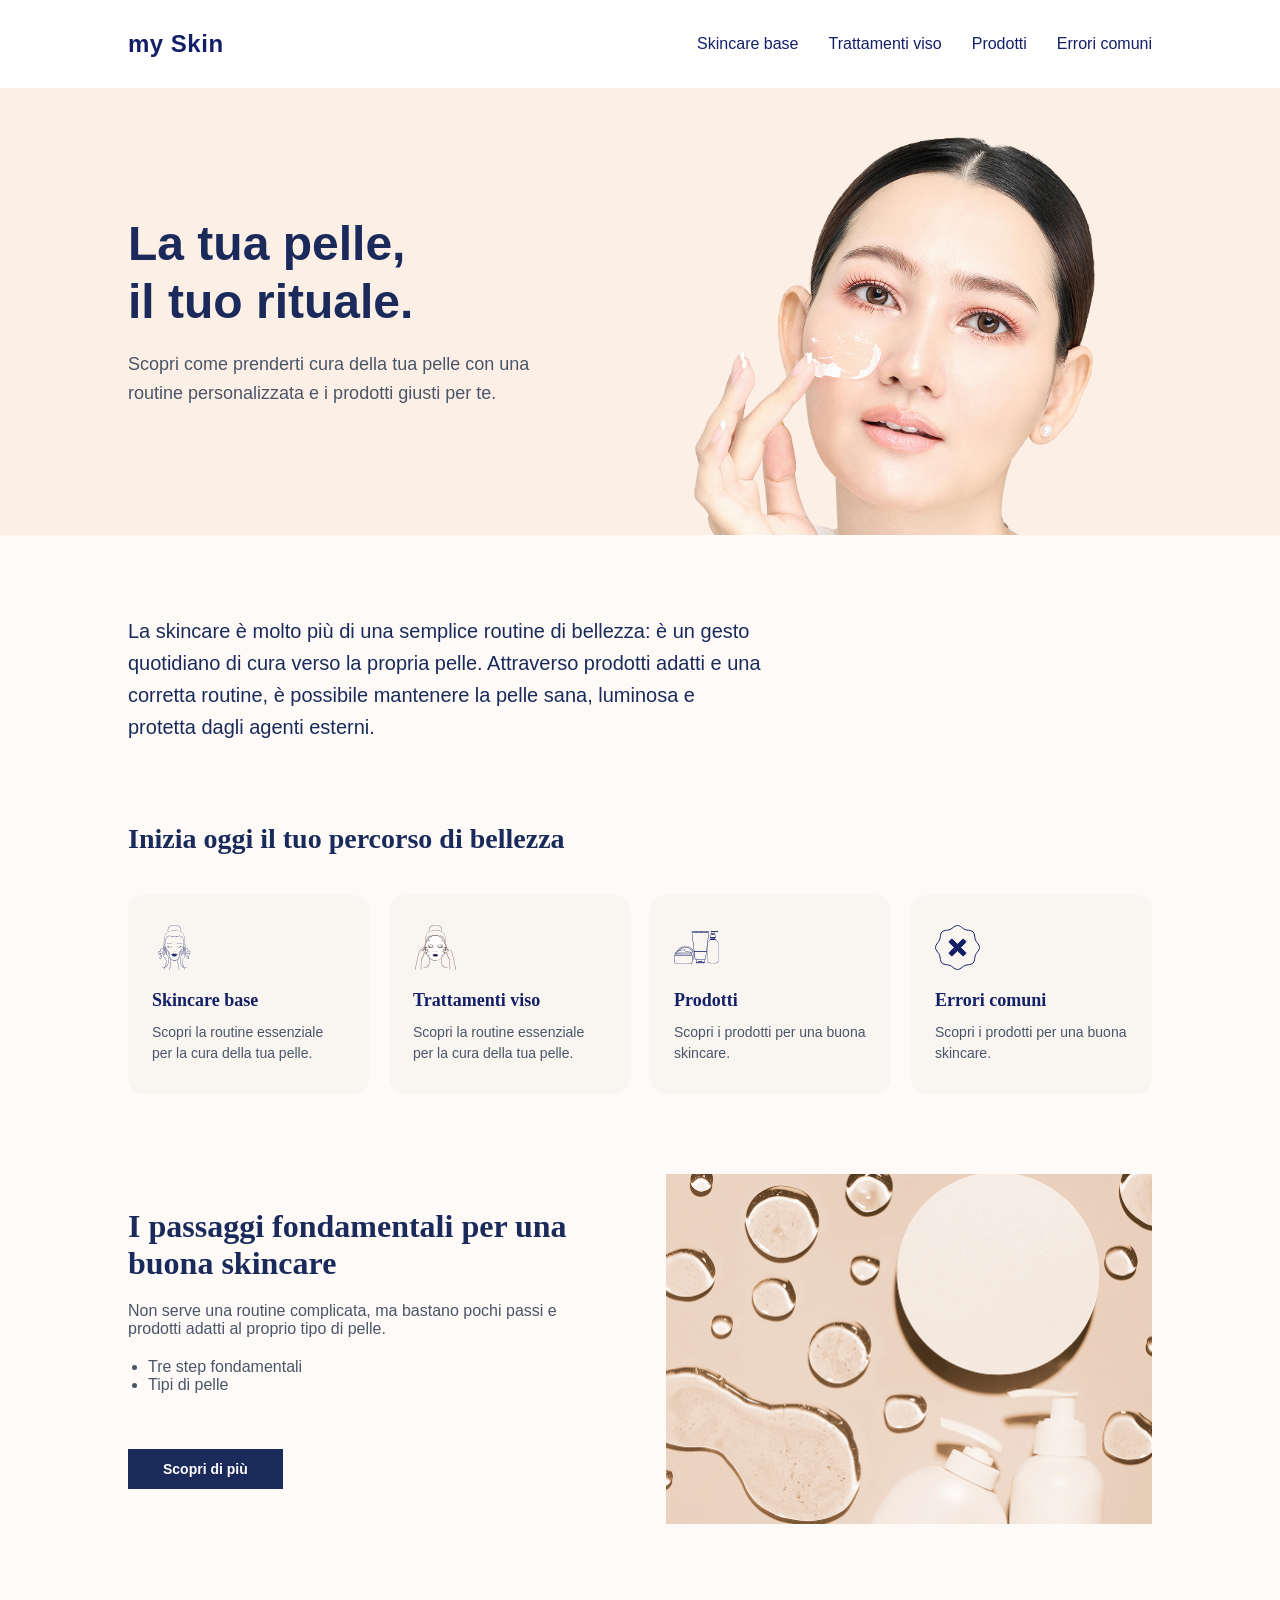
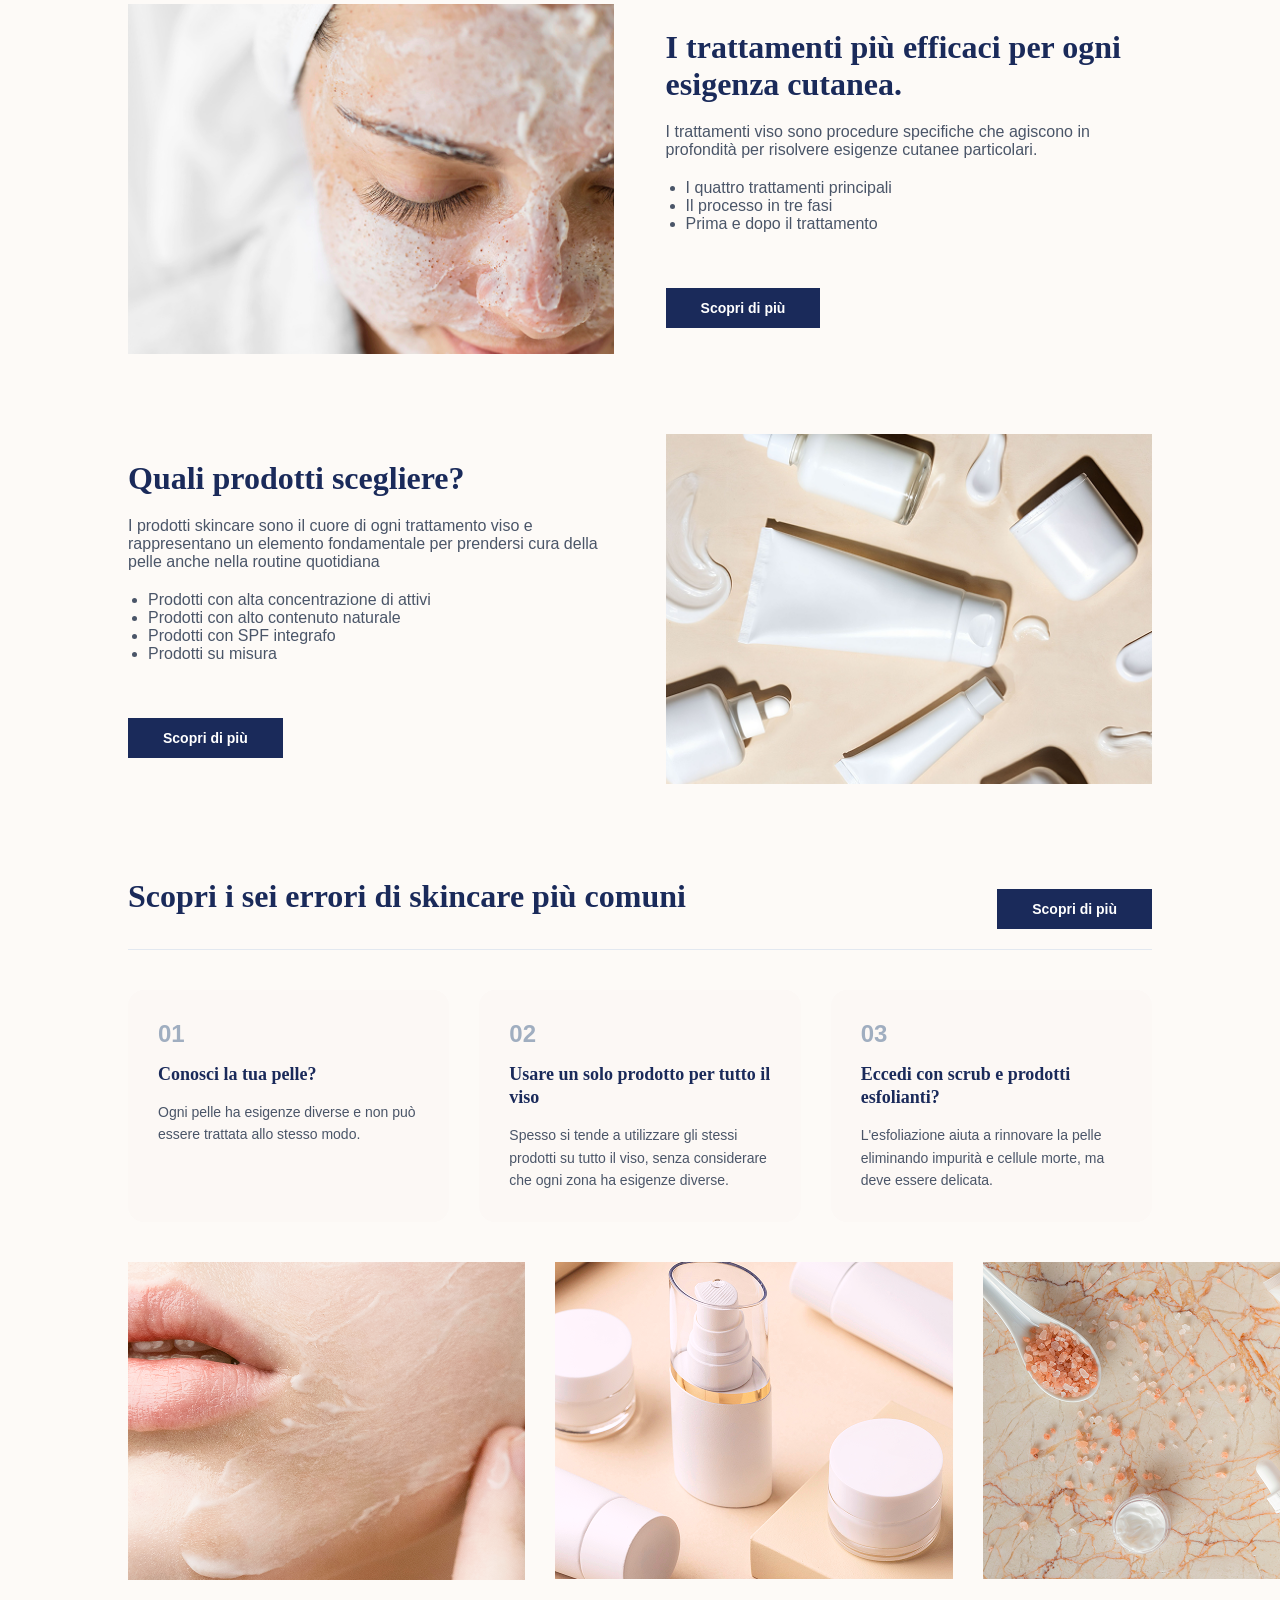
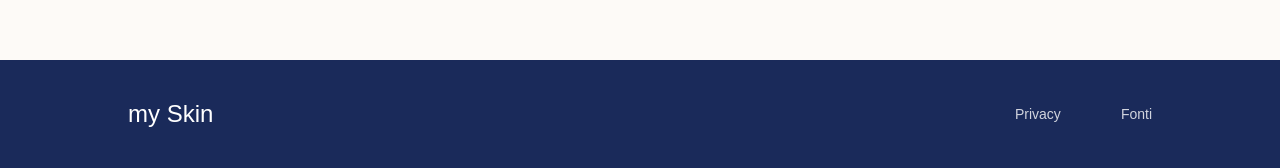
==== index.html @ aa0e8924 "Initial commit" ====
<!DOCTYPE html>
<html lang="it">
<head>
    <meta charset="UTF-8">
    <meta name="viewport" content="width=device-width, initial-scale=1.0">
    <title>my Skin</title>
    <link rel="stylesheet" href="style.css">

</head>
<body>
    <nav>
        <div class="nomesito"> 
            <a href="index.html">my Skin</a> 
        </div> 
        <div class="nav-links">
            <a href="skincarebase.html">Skincare base</a>
            <a href="trattamentiviso.html">Trattamenti viso</a>
            <a href="prodotti.html">Prodotti</a>
            <a href="erroricomuni.html">Errori comuni</a>
        </div> 
    </nav>
    
    <main>
        <!-- 1. HERO SECTION -->
        <section class="hero">
            <div class="hero-text">
                <h1>La tua pelle,<br>il tuo rituale.</h1>
                <h4>Scopri come prenderti cura della tua pelle con una routine personalizzata e i prodotti giusti per te.</h4>
            </div>
            <img src="pexels-monirathnak-30797181 2.png" class="img" alt="Rituale skincare">
        </section>

        <!-- 2. INTRO SECTION -->
        <section class="intro">
            <p>La skincare è molto più di una semplice routine di bellezza: è un gesto quotidiano di cura verso la propria pelle. Attraverso prodotti adatti e una corretta routine, è possibile mantenere la pelle sana, luminosa e protetta dagli agenti esterni.</p>
        </section>


<section class="cardhome">
    <h2>Inizia oggi il tuo percorso di bellezza</h2>
    
    <div class="card-container">
        <a href="skincarebase.html" class="card1">
            <div class="card-icon">
                <img src="1.svg" alt="Icona Skincare Base">
            </div> 
            <div class="card-text">
                <h3>Skincare base</h3>
                <p>Scopri la routine essenziale per la cura della tua pelle.</p>
            </div>
        </a>

        <a href="trattamentiviso.html" class="card1">
            <div class="card-icon">
                <img src="2.svg" alt="Icona Trattamenti Viso">
            </div>
            <div class="card-text">
                <h3>Trattamenti viso</h3>
                <p>Scopri la routine essenziale per la cura della tua pelle.</p>
            </div>
        </a>

        <a href="prodotti.html" class="card1">
            <div class="card-icon">
                <img src="3.svg" alt="Icona Prodotti">
            </div>
            <div class="card-text">
                <h3>Prodotti</h3>
                <p>Scopri i prodotti per una buona skincare.</p>
            </div>
        </a>

        <a href="erroricomuni.html" class="card1">
            <div class="card-icon">
                <img src="4.svg" alt="Icona Errori Comuni">
            </div>
            <div class="card-text">
                <h3>Errori comuni</h3>
                <p>Scopri i prodotti per una buona skincare.</p>
            </div>
        </a>
    </div>
</section>

        <!-- 4. SEZIONE HOME 1 (Passaggi fondamentali) -->
        <section class="home home-top">
            <div class="toplist">
                <h2>I passaggi fondamentali per una buona skincare</h2>
                <p>Non serve una routine complicata, ma bastano pochi passi e prodotti adatti al proprio tipo di pelle.</p>
                <ul class="itinerary-list">
                    <li>Tre step fondamentali</li>
                    <li>Tipi di pelle</li>
                </ul>
                <a href="skincarebase.html"><button class="button">Scopri di più</button></a>
            </div>
            <img src="img1.png" class="img" alt="Dettaglio prodotti skincare">
        </section>

        <!-- 5. SEZIONE HOME 2 (Trattamenti) -->
        <section class="home">
            <img src="img2.png" class="img" alt="Trattamento viso crema">
            
            <div class="toplist">
                <h2>I trattamenti più efficaci per ogni esigenza cutanea.</h2>
                <p>I trattamenti viso sono procedure specifiche che agiscono in profondità per risolvere esigenze cutanee particolari.</p>
                <ul class="itinerary-list">
                    <li>I quattro trattamenti principali</li>
                    <li>Il processo in tre fasi</li>
                    <li>Prima e dopo il trattamento</li>
                </ul>
                <a href="trattamentiviso.html"><button class="button">Scopri di più</button></a>
            </div>
        </section>

        <!-- 6. SEZIONE HOME 3 (Prodotti) -->
        <section class="home">
            <div class="toplist">
                <h2>Quali prodotti scegliere?</h2>
                <p>I prodotti skincare sono il cuore di ogni trattamento viso e rappresentano un elemento fondamentale per prendersi cura della pelle anche nella routine quotidiana</p>
                <ul class="itinerary-list">
                    <li>Prodotti con alta concentrazione di attivi</li>
                    <li>Prodotti con alto contenuto naturale</li>
                    <li>Prodotti con SPF integrafo</li>
                    <li>Prodotti su misura</li>
                </ul>
                <a href="prodotti.html"><button class="button">Scopri di più</button></a>
            </div>
            <img src="img3.png" class="img" alt="Flaconi e sieri skincare">
        </section>

        <!-- 7. SEZIONE STORIAHOME -->
        <section class="storiahome">
            <div class="header-storia">
                <h2>Scopri i sei errori di skincare più comuni</h2>
                <a href="erroricomuni.html"><button class="button">Scopri di più</button></a>
            </div>

            <div class="card-container-numerati">
                <div class="card-storia">
                    <span class="numero">01</span>
                    <h3>Conosci la tua pelle?</h3>
                    <p>Ogni pelle ha esigenze diverse e non può essere trattata allo stesso modo.</p>
                </div>
                <div class="card-storia">
                    <span class="numero">02</span>
                    <h3>Usare un solo prodotto per tutto il viso</h3>
                    <p>Spesso si tende a utilizzare gli stessi prodotti su tutto il viso, senza considerare che ogni zona ha esigenze diverse.</p>
                </div>
                <div class="card-storia">
                    <span class="numero">03</span>
                    <h3>Eccedi con scrub e prodotti esfolianti?</h3>
                    <p>L'esfoliazione aiuta a rinnovare la pelle eliminando impurità e cellule morte, ma deve essere delicata.</p>
                </div>
            </div>

            <div class="card-container-numerati">
                <img src="5.png" class="imgfinale" alt="Applicazione crema">
                <img src="6.png" class="imgfinale" alt="Flacone siero">
                <img src="7.png" class="imgfinale" alt="Sali e cucchiaio">
            </div>
        </section>

        <footer>
            <div class="logo">
                <a href="index.html">my Skin</a>
            </div>
            <div class="nav-links">
                <a href="#">Privacy</a>
                <a href="#">Fonti</a>
            </div>
        </footer>
    </main>
</body>
</html>
---- style.css ----
* {
    margin: 0;
    padding: 0;
    box-sizing: border-box;
}

@font-face {
    font-family: 'Chetta Vissto';
    src: url('chettavissto.ttf') format('truetype');
    font-weight: normal;
    font-style: normal;
}

body {
    font-family: 'DM Sans', sans-serif;
    background-color: #fdfaf7; 
}


h1, h2, h3 {
    font-family: 'Inter',serif;
}


.nomesito a, 
.logo a,
.hero-text h1 {
    font-family: 'Chetta Vissto', sans-serif !important;
}

/* ==========================================================================
   NAVBAR
   ========================================================================== */
nav {
    display: flex;
    justify-content: space-between; 
    align-items: center;            
    padding: 30px 10%;              
    background-color: #ffffff;      
}

.nomesito a {
    font-size: 24px;
    font-weight: 700;
    color: #131F67;                
    text-decoration: none;
    letter-spacing: 0.5px;
}

.nav-links {
    display: flex;
    gap: 30px;                      
}

.nav-links a {
    font-size: 16px;
    color: #131F67;                 
    text-decoration: none;
    font-family: 'DM Sans', sans-serif;
    font-weight: 500;
    transition: color 0.3s ease;
}

.nav-links a:hover {
    color: #c48b71;                 
}
/* --- PAGINA ATTIVA NELLA NAVBAR --- */
.nav-links a.active {
    color: #ab775f;            /* Colore pesca/marrone caldo coerente con il tuo brand */
    font-weight: 700;          /* Rende il testo più spesso (bold) per dare enfasi */
    border-bottom: 2px solid #c48b71; /* Opzionale: aggiunge una linea sottile sotto la voce attiva */
    padding-bottom: 4px;       /* Spazio tra il testo e la linea sotto */
}
/* ==========================================================================
   STRUTTURA MAIN E SEZIONI (Layout per Desktop)
   ========================================================================== */
main {
    display: block;
}

/* Spaziatura standard per tutte le sezioni principali */
.hero, .intro, .cardhome, .home, .storiahome, .tipi-pelle-sezione {
    padding-left: 10%;
    padding-right: 10%;
    margin-bottom: 80px;
}

/* --- 1. HERO SECTION --- */
.hero {
    display: flex;
    background-color: #fcefe6; 
    align-items: center;
    padding-top: 0px;
    padding-bottom: 0px;
    gap: 5%;
}

.hero-text {
    flex: 1;
}

.hero-text h1 {
    font-size: 48px;
    color: #1a2a5a;
    line-height: 1.2;
    margin-bottom: 20px;
}

.hero-text h4 {
    font-size: 18px;
    font-family: 'DM Sans', sans-serif;
    font-weight: 400;
    color: #4a5568;
    line-height: 1.6;
}

.hero .img {
    flex: 1;
    max-width: 50%;
    height: auto;
    object-fit: cover;
}


.intro {
    max-width: 70%; 
}

.intro p {
    font-size: 20px;
    line-height: 1.6;
    color: #1a2a5a;
}


.cardhome h2 {
    color: #1a2a5a;
    font-size: 28px;
    margin-bottom: 40px;
}

.card-container {
    display: grid;
    grid-template-columns: repeat(4, 1fr);
    gap: 20px;
}

.card1 
 {
    background-color: #f9f5f0; 
    padding: 30px 24px;       
    border-radius: 16px;      
    display: flex;
    flex-direction: column;
    align-items: flex-start;  
    text-align: left;
    text-decoration: none; 
    transition: transform 0.2s ease, background-color 0.2s ease; 
}

.card1:hover, .card-pelle
 {
    background-color: #f5ede4; 
    transform: translateY(-4px); 
}

.card-icon {
    margin-bottom: 20px;      
    display: flex;
}

.card-icon img {
    width: 45px;              
    height: 45px;
    object-fit: contain;
}

.card-text {
    display: flex;
    flex-direction: column;
    gap: 10px;                
    width: 100%;
}

.card1 h3 {
    font-size: 18px;
    color: #131F67;           
    font-weight: 700;
    line-height: 1.2;
    margin: 0;                
}

.card1 p {
    font-size: 14px;
    color: #4a5568;           
    line-height: 1.5;
    margin: 0;
}

.home {
    display: flex;
    gap: 5%;
    align-items: center;
}

.toplist {
    flex: 1;
}

.toplist h2 {
    font-size: 32px;
    color: #1a2a5a;
    margin-bottom: 20px;
}

.toplist p {
    font-size: 16px;
    color: #4a5568;
    margin-bottom: 20px;
}

.img {
    flex: 1;
    width: 50%;
    height: 350px;
    display: block;
    object-fit: cover;
}

/* --- 4B. NUOVA SEZIONE AUTONOMA TIPI DI PELLE (Sotto l'immagine) --- */
.tipi-pelle-sezione {
    width: 100%;
    clear: both;
}

.tipi-pelle-grid {
    display: grid;
    grid-template-columns: repeat(3, 1fr); 
    gap: 20px;
    width: 100%;
}

.card-pelle {
    background-color: #f9f5f0; 
    padding: 25px 20px;
    border-radius: 12px;
    display: flex;
    flex-direction: column;
    gap: 8px;
    text-align: left;
}

.num-pelle {
    font-size: 20px;
    font-weight: 700;
    color: #a0aec0; 
}

.pelle-link {
    font-size: 15px;
    font-weight: 700;
    color: #131F67;
    text-decoration: underline; 
    line-height: 1.3;
}

.pelle-link:hover {
    color: #c48b71;
}

.card-pelle p {
    font-size: 13px;
    color: #718096;
    margin: 0 !important;
    line-height: 1.4;
}

/* --- BOTTONI GENERALI --- */
.button {
    display: inline-block;
    background-color: #1a2a5a;
    color: #ffffff;
    border: none;
    padding: 12px 35px;
    text-decoration: none;
    font-size: 14px;
    font-weight: bold;
    font-family: 'DM Sans', sans-serif;
    cursor: pointer;
    transition: background-color 0.3s ease;
    margin-top: 25px; 
}

.button:hover {
    background-color: #c48b71;
}
.itinerary-list {
    list-style-type: initial;
    padding-left: 20px;
    margin-bottom: 30px; /* Aumentato da 20px a 30px per spingere il bottone ancora più giù */
    color: #4a5568;
}
/* --- 5. SEZIONE STORIAHOME / STEP --- */
.header-storia {
    display: flex;
    justify-content: space-between;
    align-items: center;
    border-bottom: 1px solid #e2e8f0; 
    padding-bottom: 20px;
    margin-bottom: 40px;
}

.header-storia h2 {
    font-size: 32px;
    color: #1a2a5a;
    max-width: 60%;
}

.header-storia-centrato {
    display: flex;
    justify-content: center;
    text-align: center;
    margin-bottom: 40px;
}

.header-storia-centrato h2 {
    font-size: 32px;
    color: #1a2a5a;
    max-width: 100%;
}

.card-container-numerati {
    display: grid;
    grid-template-columns: repeat(3, 1fr);
    gap: 30px;
    margin-bottom: 40px;
}

.card-storia {
    background-color: #fcf8f5;
    padding: 30px;
    border-radius: 16px;
    display: flex;
    flex-direction: column;
    gap: 15px;
}

.numero {
    font-size: 24px;
    color: #a0aec0;
    font-family: Arial, sans-serif;
    font-weight: bold;
}

.card-storia h3 {
    font-size: 18px;
    color: #1a2a5a;
    line-height: 1.3;
}

.card-storia p {
    font-size: 14px;
    color: #4a5568;
    line-height: 1.6;
}

.icon-sub {
    font-size: 20px;
    margin-left: 5px;
    vertical-align: middle;
}

/* --- FOOTER --- */
footer {
    background-color: #1a2a5a; 
    padding: 40px 10%;
    display: flex;
    justify-content: space-between;
    align-items: center;
}

footer .logo a {
    color: #ffffff;
    font-size: 24px;
    text-decoration: none;
}

footer .nav-links a {
    color: #ffffff;
    text-decoration: none;
    margin-left: 30px;
    font-size: 14px;
    opacity: 0.8;
    transition: opacity 0.3s;
}

footer .nav-links a:hover {
    opacity: 1;
}

body.detail-page {
    background-color: #fcefe7; /* Tonalità rosa cipria chiarissimo dello screenshot */
}


.detail-hero {
    display: flex;
    padding: 60px 10%;
    align-items: center;
    gap: 8%;
}

.detail-hero-img {
    flex: 1;
}

.detail-hero-img img {
    width: 100%;
    max-height: 400px;
    object-fit: cover;
    border-radius: 4px;
}

.detail-hero-text {
    flex: 1.2;
}

.detail-hero-text h1 {
    font-family: 'Chetta Vissto', sans-serif !important;
    font-size: 54px;
    color: #131F67;
    margin-bottom: 25px;
}

.detail-hero-text p {
    font-size: 16px;
    color: #4a5568;
    line-height: 1.7;
    margin-bottom: 20px;
}


.scelte-sezione, .consigli-sezione {
    padding: 0 10%;
    margin-bottom: 60px;
}

.scelte-sezione h2, .consigli-sezione h2 {
    font-family: 'Inter', serif;
    font-size: 28px;
    color: #131F67;
    margin-bottom: 40px;
}


.detail-list {
    list-style-type: initial;
    padding-left: 20px;
    margin-top: 10px;
    display: flex;
    flex-direction: column;
    gap: 8px;
}

.detail-list li {
    font-size: 13px;
    color: #4a5568;
    line-height: 1.4;
}


.texture-gallery {
    padding: 0 10%;
    margin-bottom: 80px;
}

.gallery-grid {
    display: grid;
    grid-template-columns: repeat(3, 1fr);
    gap: 25px;
}

.gallery-grid img {
    width: 100%;
    height: 220px;
    object-fit: cover;
    border-radius: 4px;
}


.next-skin-section {
    padding: 0 10%;
    margin-bottom: 100px;
}

.next-skin-box {
    display: flex;
    background-color: transparent;
    align-items: center;
    gap: 5%;
}

.next-text {
    flex: 1.2;
}

.next-text h2 {
    font-family: 'Chetta Vissto', sans-serif !important;
    font-size: 48px;
    color: #131F67;
    margin-bottom: 20px;
}

.next-text p {
    font-size: 16px;
    color: #4a5568;
    line-height: 1.6;
    margin-bottom: 30px;
}

.next-img {
    flex: 1;
}

.next-img img {
    width: 100%;
    height: 280px;
    object-fit: cover;
    border-radius: 4px;
}


.button-dark {
    display: inline-block;
    background-color: #131F67;
    color: #ffffff;
    border: none;
    padding: 12px 30px;
    text-decoration: none;
    font-size: 13px;
    font-weight: bold;
    font-family: 'DM Sans', sans-serif;
    transition: background-color 0.3s ease;
}

.button-dark:hover {
    background-color: #c48b71;
}


@media screen and (max-width: 768px) {
    .detail-hero {
        flex-direction: column;
        text-align: center;
        padding: 40px 5%;
        gap: 30px;
    }
    
    .detail-hero-text h1 {
        font-size: 40px;
    }

    .scelte-sezione, .consigli-sezione, .texture-gallery, .next-skin-section {
        padding: 0 5%;
        margin-bottom: 50px;
    }

    .gallery-grid {
        grid-template-columns: 1fr;
        gap: 15px;
    }

    .next-skin-box {
        flex-direction: column-reverse;
        text-align: left;
        gap: 30px;
    }
    
    .next-text h2 {
        font-size: 36px;
    }
    .header-storia-centrato {
        text-align: center;
        margin-bottom: 20px;
    }
    .hero, .intro, .cardhome, .home, .storiahome, .tipi-pelle-sezione, nav, footer {
        padding-left: 5%;
        padding-right: 5%;
        margin-bottom: 50px; 
    }

    nav {
        flex-direction: column; 
        gap: 15px;
        padding-top: 20px;
        padding-bottom: 20px;
    }

    .nav-links {
        font-size: 14px;
        gap: 15px;
        flex-wrap: wrap; 
        justify-content: center;
    }

    .hero {
        flex-direction: column; 
        text-align: center;
    }

    .hero .img {
        max-width: 100%;
        margin-top: 20px;
    }

    .hero-text h1 {
        font-size: 32px; 
    }

    .intro {
        max-width: 100%; 
    }

    .intro p {
        font-size: 18px;
    }

    .card-container, .card-container-numerati, .tipi-pelle-grid {
        grid-template-columns: 1fr; 
        gap: 20px;
    }

    .home {
        flex-direction: column; 
        gap: 20px;
    }

    .home:nth-of-type(odd) {
        flex-direction: column-reverse;
    }

    .img {
        width: 100%;
    }

    .header-storia {
        flex-direction: column;
        align-items: flex-start; 
        gap: 15px;
    }

    .header-storia h2 {
        max-width: 100%;
        font-size: 26px;
    }

    footer {
        flex-direction: column;
        gap: 20px;
        text-align: center;
    }

    footer .nav-links a {
        margin: 0 15px; 
    }
    .gallery-grid {
        grid-template-columns: 1fr;
        gap: 15px;
    }

    .gallery-grid img {
        height: auto; 
        max-height: 300px; 
        width: 100%;
    }

    .next-img img {
        height: auto; 
        max-height: 240px;
    }
}
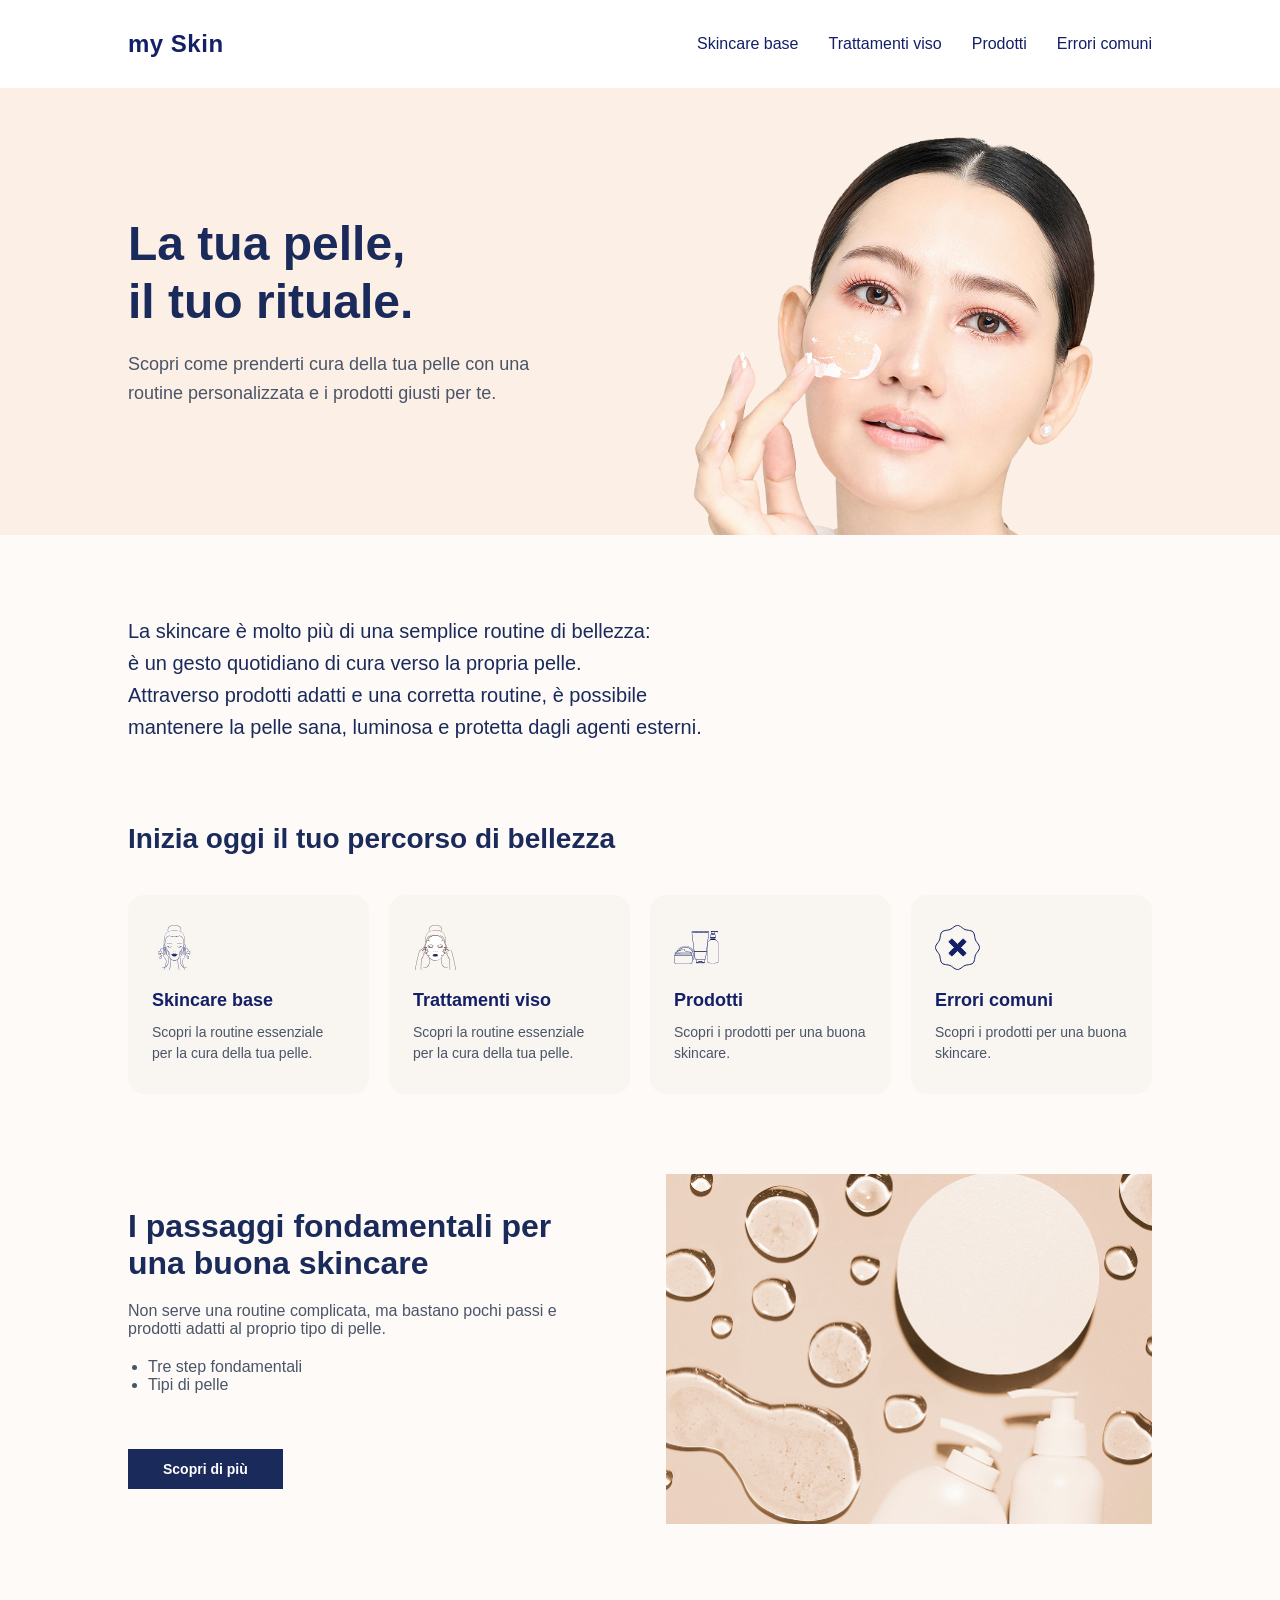
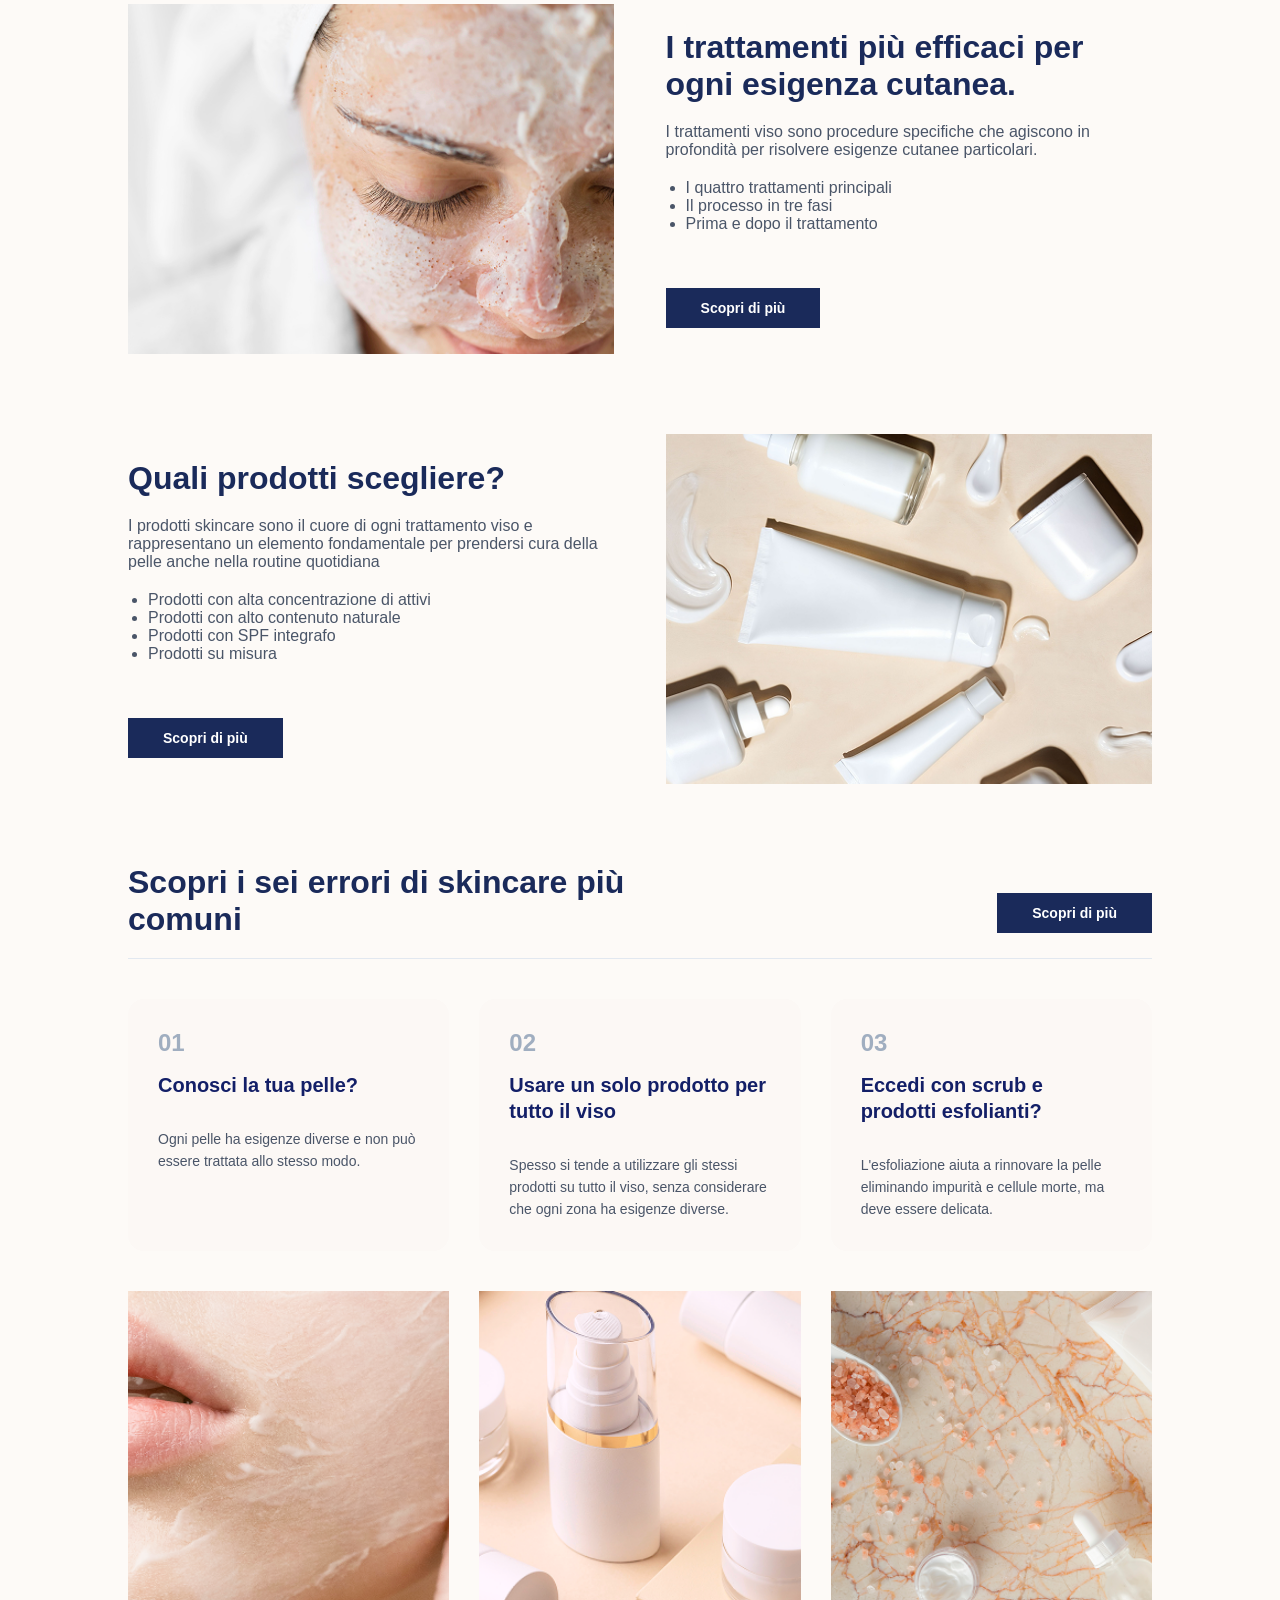
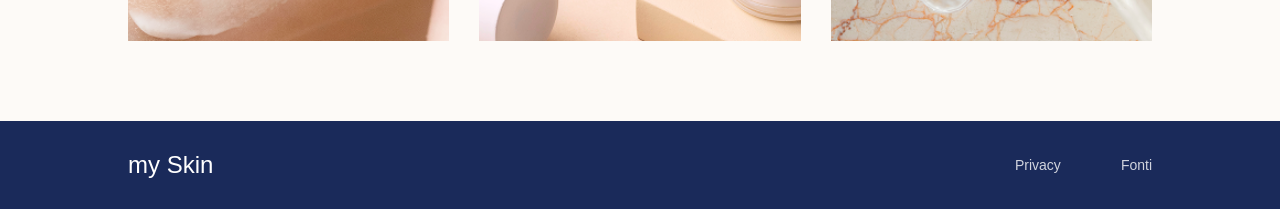
==== commit a082176a: "finale" ====
--- a/index.html
+++ b/index.html
@@ -32,7 +32,10 @@
 
         <!-- 2. INTRO SECTION -->
         <section class="intro">
-            <p>La skincare è molto più di una semplice routine di bellezza: è un gesto quotidiano di cura verso la propria pelle. Attraverso prodotti adatti e una corretta routine, è possibile mantenere la pelle sana, luminosa e protetta dagli agenti esterni.</p>
+            <p>La skincare è molto più di una semplice routine di bellezza: 
+            <br>è un gesto quotidiano di cura verso la propria pelle. 
+            <br>Attraverso prodotti adatti e una corretta routine, è possibile 
+            <br>mantenere la pelle sana, luminosa e protetta dagli agenti esterni.</p>
         </section>
 
 
--- a/style.css
+++ b/style.css
@@ -1,4 +1,3 @@
-
 * {
     margin: 0;
     padding: 0;
@@ -15,13 +14,14 @@
 body {
     font-family: 'DM Sans', sans-serif;
     background-color: #fdfaf7; 
-}
-
+    display: flex;
+    flex-direction: column;
+    min-height: 100vh; 
+}
 
 h1, h2, h3 {
-    font-family: 'Inter',serif;
-}
-
+    font-family: 'Inter', sans-serif;
+}
 
 .nomesito a, 
 .logo a,
@@ -29,9 +29,7 @@
     font-family: 'Chetta Vissto', sans-serif !important;
 }
 
-/* ==========================================================================
-   NAVBAR
-   ========================================================================== */
+
 nav {
     display: flex;
     justify-content: space-between; 
@@ -51,6 +49,7 @@
 .nav-links {
     display: flex;
     gap: 30px;                      
+    list-style: none;
 }
 
 .nav-links a {
@@ -65,28 +64,84 @@
 .nav-links a:hover {
     color: #c48b71;                 
 }
-/* --- PAGINA ATTIVA NELLA NAVBAR --- */
+
 .nav-links a.active {
-    color: #ab775f;            /* Colore pesca/marrone caldo coerente con il tuo brand */
-    font-weight: 700;          /* Rende il testo più spesso (bold) per dare enfasi */
-    border-bottom: 2px solid #c48b71; /* Opzionale: aggiunge una linea sottile sotto la voce attiva */
-    padding-bottom: 4px;       /* Spazio tra il testo e la linea sotto */
-}
-/* ==========================================================================
-   STRUTTURA MAIN E SEZIONI (Layout per Desktop)
-   ========================================================================== */
+    color: #ab775f;            
+    font-weight: 700;          
+    border-bottom: 2px solid #c48b71; 
+    padding-bottom: 4px;       
+}
+
+.nav-links .dropdown {
+    position: relative;
+}
+
+.nav-links .dropdown-menu {
+    display: none;                  
+    position: absolute;             
+    top: 100%;                      
+    left: 50%;
+    transform: translateX(-50%);    
+    list-style: none;    
+    padding: 10px 0;
+    margin-top: 15px;  
+    min-width: 220px;               
+    background: rgba(252, 239, 231, 0.75); 
+    border: 1px solid rgba(255, 255, 255, 0.4); 
+    border-radius: 12px;
+    backdrop-filter: blur(10px); 
+    -webkit-backdrop-filter: blur(10px);
+    box-shadow: 0px 8px 24px rgba(19, 31, 103, 0.15); 
+    z-index: 9999;
+}
+
+.nav-links .dropdown-menu li {
+    display: block;
+    width: 100%;
+}
+
+.nav-links .dropdown-menu a {
+    color: #131F67; 
+    font-weight: 500;
+    font-size: 0.95rem;
+    padding: 12px 25px;
+    display: block;       
+    text-align: left;   
+    text-decoration: none;
+    white-space: nowrap;
+    transition: background 0.2s ease, color 0.2s ease;
+}
+
+.nav-links .dropdown-menu a:hover {
+    background: rgba(255, 255, 255, 0.4); 
+    color: #AB775F; 
+}
+
+.nav-links .dropdown:hover .dropdown-menu {
+    display: block;
+}
+
+.nav-links .dropdown-menu::before {
+    content: '';
+    position: absolute;
+    top: -15px;
+    left: 0;
+    width: 100%;
+    height: 15px;
+}
+
+
 main {
     display: block;
-}
-
-/* Spaziatura standard per tutte le sezioni principali */
+    flex: 1; 
+}
+
 .hero, .intro, .cardhome, .home, .storiahome, .tipi-pelle-sezione {
     padding-left: 10%;
     padding-right: 10%;
     margin-bottom: 80px;
 }
 
-/* --- 1. HERO SECTION --- */
 .hero {
     display: flex;
     background-color: #fcefe6; 
@@ -122,7 +177,6 @@
     object-fit: cover;
 }
 
-
 .intro {
     max-width: 70%; 
 }
@@ -133,7 +187,6 @@
     color: #1a2a5a;
 }
 
-
 .cardhome h2 {
     color: #1a2a5a;
     font-size: 28px;
@@ -146,8 +199,7 @@
     gap: 20px;
 }
 
-.card1 
- {
+.card1 {
     background-color: #f9f5f0; 
     padding: 30px 24px;       
     border-radius: 16px;      
@@ -159,10 +211,20 @@
     transition: transform 0.2s ease, background-color 0.2s ease; 
 }
 
-.card1:hover, .card-pelle
- {
+.card1:hover, .card-pelle:hover {
     background-color: #f5ede4; 
     transform: translateY(-4px); 
+}
+
+.card-pelle {
+    background-color: #f9f5f0; 
+    padding: 25px 20px;
+    border-radius: 12px;
+    display: flex;
+    flex-direction: column;
+    gap: 8px;
+    text-align: left;
+    transition: transform 0.2s ease, background-color 0.2s ease;
 }
 
 .card-icon {
@@ -228,7 +290,13 @@
     object-fit: cover;
 }
 
-/* --- 4B. NUOVA SEZIONE AUTONOMA TIPI DI PELLE (Sotto l'immagine) --- */
+.imgfinale {
+    width: 100%;
+    height: 350px;
+    display: block;
+    object-fit: cover;
+}
+
 .tipi-pelle-sezione {
     width: 100%;
     clear: both;
@@ -241,16 +309,6 @@
     width: 100%;
 }
 
-.card-pelle {
-    background-color: #f9f5f0; 
-    padding: 25px 20px;
-    border-radius: 12px;
-    display: flex;
-    flex-direction: column;
-    gap: 8px;
-    text-align: left;
-}
-
 .num-pelle {
     font-size: 20px;
     font-weight: 700;
@@ -261,22 +319,22 @@
     font-size: 15px;
     font-weight: 700;
     color: #131F67;
-    text-decoration: underline; 
+    text-decoration: none; 
     line-height: 1.3;
 }
 
 .pelle-link:hover {
     color: #c48b71;
+    text-decoration: none; 
 }
 
 .card-pelle p {
     font-size: 13px;
     color: #718096;
-    margin: 0 !important;
+    margin: 0; 
     line-height: 1.4;
 }
 
-/* --- BOTTONI GENERALI --- */
 .button {
     display: inline-block;
     background-color: #1a2a5a;
@@ -295,13 +353,15 @@
 .button:hover {
     background-color: #c48b71;
 }
+
 .itinerary-list {
     list-style-type: initial;
     padding-left: 20px;
-    margin-bottom: 30px; /* Aumentato da 20px a 30px per spingere il bottone ancora più giù */
-    color: #4a5568;
-}
-/* --- 5. SEZIONE STORIAHOME / STEP --- */
+    margin-bottom: 30px; 
+    color: #4a5568;
+}
+
+
 .header-storia {
     display: flex;
     justify-content: space-between;
@@ -317,19 +377,6 @@
     max-width: 60%;
 }
 
-.header-storia-centrato {
-    display: flex;
-    justify-content: center;
-    text-align: center;
-    margin-bottom: 40px;
-}
-
-.header-storia-centrato h2 {
-    font-size: 32px;
-    color: #1a2a5a;
-    max-width: 100%;
-}
-
 .card-container-numerati {
     display: grid;
     grid-template-columns: repeat(3, 1fr);
@@ -337,6 +384,13 @@
     margin-bottom: 40px;
 }
 
+.card-container-trattamenti {
+    display: grid;
+    grid-template-columns: repeat(4, 1fr); 
+    gap: 30px;
+    margin-bottom: 40px;
+}
+
 .card-storia {
     background-color: #fcf8f5;
     padding: 30px;
@@ -365,6 +419,92 @@
     line-height: 1.6;
 }
 
+.detail-list-acneica { 
+    font-size: 14px;
+    color: #4a5568;
+    line-height: 1.6;
+    padding-left: 15px;       
+    margin-top: 5px;    
+    margin-bottom: 0;   
+}
+
+.detail-list-acneica li {
+    margin-top: 2px !important;
+    margin-bottom: 2px !important;
+    padding: 0 !important;
+    line-height: 1.6;
+}
+
+/* Elenco puntato interno alle card (Es: Card 03) */
+.lista-card-interna {
+    list-style-type: disc;
+    padding-left: 20px;
+    display: flex;
+    flex-direction: column;
+    gap: 4px;
+}
+
+.lista-card-interna li {
+    font-size: 14px;
+    color: #4a5568;
+    line-height: 1.5;
+}
+
+/* ==========================================================================
+   STRUTTURA TITOLI CENTRATI (Risolto bug sovrapposizione Desktop)
+   ========================================================================== */
+.header-storia-centrato {
+    display: flex;
+    flex-direction: column; 
+    align-items: center;    
+    text-align: center;
+    width: 100%;
+    margin-bottom: 40px;
+    gap: 12px; /* Crea spazio automatico tra H2 e H3 senza collassi */
+}
+
+.header-storia-centrato h2 {
+    font-size: 32px;
+    color: #1a2a5a;
+    margin: 0;
+    padding: 0;
+}
+
+.header-storia-centrato h3 {
+    font-size: 16px;
+    color: #4a5568;
+    font-weight: 400;
+    margin: 0;
+    padding: 0;
+}
+
+.card-container-trattamenti-bicolonna {
+    display: grid;
+    grid-template-columns: repeat(2, 1fr);
+    gap: 30px;
+    margin-bottom: 40px;
+}
+
+.card-storia h3 {
+    margin-bottom: 15px;
+    font-size: 20px;
+    color: #131F67;
+}
+
+.lista-prima-dopo {
+    list-style-type: disc;
+    padding-left: 20px;
+    display: flex;
+    flex-direction: column;
+    gap: 8px; 
+}
+
+.lista-prima-dopo li {
+    font-size: 15px;
+    color: #4a5568;
+    line-height: 1.5;
+}
+
 .icon-sub {
     font-size: 20px;
     margin-left: 5px;
@@ -374,10 +514,12 @@
 /* --- FOOTER --- */
 footer {
     background-color: #1a2a5a; 
-    padding: 40px 10%;
+    padding: 30px 10%;
     display: flex;
     justify-content: space-between;
     align-items: center;
+    width: 100%;
+    margin-top: auto; 
 }
 
 footer .logo a {
@@ -400,9 +542,8 @@
 }
 
 body.detail-page {
-    background-color: #fcefe7; /* Tonalità rosa cipria chiarissimo dello screenshot */
-}
-
+    background-color: #fcefe7; 
+}
 
 .detail-hero {
     display: flex;
@@ -440,19 +581,17 @@
     margin-bottom: 20px;
 }
 
-
 .scelte-sezione, .consigli-sezione {
     padding: 0 10%;
     margin-bottom: 60px;
 }
 
 .scelte-sezione h2, .consigli-sezione h2 {
-    font-family: 'Inter', serif;
+    font-family: 'Inter', sans-serif;
     font-size: 28px;
     color: #131F67;
     margin-bottom: 40px;
 }
-
 
 .detail-list {
     list-style-type: initial;
@@ -469,6 +608,28 @@
     line-height: 1.4;
 }
 
+.toplist-trattamenti p, 
+.toplist-trattamenti .detail-list-trattamenti li {
+    font-size: 16px;
+    color: #4a5568;
+    line-height: 1.6; 
+}
+
+.toplist-trattamenti h2 {
+    font-size: 32px;
+    color: #1a2a5a;
+    margin-bottom: 20px;
+}
+
+.toplist-trattamenti .detail-list-trattamenti {
+    margin-top: 10px;      
+    margin-bottom: 12px;   
+    padding-left: 20px; 
+    display: flex;
+    flex-direction: column;
+    gap: 6px;              
+    list-style-type: initial; 
+}
 
 .texture-gallery {
     padding: 0 10%;
@@ -487,7 +648,6 @@
     object-fit: cover;
     border-radius: 4px;
 }
-
 
 .next-skin-section {
     padding: 0 10%;
@@ -529,7 +689,6 @@
     object-fit: cover;
     border-radius: 4px;
 }
-
 
 .button-dark {
     display: inline-block;
@@ -548,11 +707,13 @@
     background-color: #c48b71;
 }
 
-
+/* ==========================================================================
+   MEDIA QUERIES (Responsive Smartphone)
+   ========================================================================== */
 @media screen and (max-width: 768px) {
     .detail-hero {
         flex-direction: column;
-        text-align: center;
+        text-align: left; 
         padding: 40px 5%;
         gap: 30px;
     }
@@ -580,21 +741,49 @@
     .next-text h2 {
         font-size: 36px;
     }
+
+    /* ALLINEAMENTO TITOLI A SINISTRA SU MOBILE CON SPAZIATURA PADDING */
     .header-storia-centrato {
-        text-align: center;
-        margin-bottom: 20px;
-    }
-    .hero, .intro, .cardhome, .home, .storiahome, .tipi-pelle-sezione, nav, footer {
+        display: flex !important;
+        flex-direction: column !important;
+        align-items: flex-start !important; 
+        text-align: left !important;         
+        margin-bottom: 25px;
+        width: 100%;
+        /* Aggiungiamo il padding così il titolo si allinea perfettamente alle card sottostanti */
+        padding-left: 5% !important; 
+        padding-right: 5% !important;
+        gap: 8px !important;
+    }
+
+    .header-storia-centrato h2 {
+        font-size: 26px !important; 
+        text-align: left !important;
+    }
+
+    .header-storia-centrato h3 {
+        font-size: 14px !important;
+        text-align: left !important;
+    }
+
+    /* Gestione sezioni generali mobile */
+    .hero, .intro, .cardhome, .home, .storiahome, .tipi-pelle-sezione {
         padding-left: 5%;
         padding-right: 5%;
         margin-bottom: 50px; 
     }
 
+    /* Rimuove l'eccesso di spazio per i titoli che sono già dentro .storiahome */
+    .storiahome .header-storia-centrato {
+        padding-left: 0 !important;
+        padding-right: 0 !important;
+    }
+
     nav {
         flex-direction: column; 
         gap: 15px;
-        padding-top: 20px;
-        padding-bottom: 20px;
+        padding: 20px 5% 10px 5%;
+        background-color: transparent; 
     }
 
     .nav-links {
@@ -606,7 +795,8 @@
 
     .hero {
         flex-direction: column; 
-        text-align: center;
+        text-align: left; 
+        padding-top: 40px; 
     }
 
     .hero .img {
@@ -626,22 +816,46 @@
         font-size: 18px;
     }
 
-    .card-container, .card-container-numerati, .tipi-pelle-grid {
+    .card-container, .tipi-pelle-grid {
         grid-template-columns: 1fr; 
         gap: 20px;
     }
 
+    .card-container-numerati {
+        grid-template-columns: 1fr;
+        gap: 20px;
+    }
+
+    .card-container-trattamenti {
+        grid-template-columns: 1fr; 
+        gap: 20px;
+    }
+
+    .card-container-trattamenti-bicolonna {
+        grid-template-columns: 1fr !important; 
+        gap: 20px;
+    }
+
     .home {
         flex-direction: column; 
-        gap: 20px;
+        gap: 30px;
     }
 
     .home:nth-of-type(odd) {
-        flex-direction: column-reverse;
+        flex-direction: column;
     }
 
     .img {
         width: 100%;
+        height: auto; 
+        aspect-ratio: 16 / 10; 
+    }
+
+    .imgfinale {
+        width: 100%;
+        height: auto;
+        aspect-ratio: 16 / 10; 
+        display: block;
     }
 
     .header-storia {
@@ -659,14 +873,18 @@
         flex-direction: column;
         gap: 20px;
         text-align: center;
+        padding: 40px 5%;
+    }
+
+    footer .nav-links {
+        display: flex;
+        flex-direction: row; 
+        justify-content: center;
+        gap: 20px;
     }
 
     footer .nav-links a {
-        margin: 0 15px; 
-    }
-    .gallery-grid {
-        grid-template-columns: 1fr;
-        gap: 15px;
+        margin: 0; 
     }
 
     .gallery-grid img {
@@ -680,3 +898,54 @@
         max-height: 240px;
     }
 }
+
+@media screen and (max-width: 768px) {
+    
+    /* ... altre tue regole mobile esistenti ... */
+
+    /* FORZATURA ALLINEAMENTO A SINISTRA SEZIONE FINALE */
+    .home {
+        display: flex !important;
+        flex-direction: column !important; /* Mette prima il testo e sotto l'immagine */
+        align-items: flex-start !important; /* Allinea il blocco a sinistra */
+        width: 100% !important;
+        gap: 20px !important;
+    }
+
+    .toplist-trattamenti {
+        display: flex !important;
+        flex-direction: column !important;
+        align-items: flex-start !important; /* Forza titolo, testo e bottone a sinistra */
+        text-align: left !important;         /* Evita che i testi restino centrati */
+        width: 100% !important;
+        padding: 0 !important;              /* Sfrutta il padding già presente in .home */
+    }
+
+    .toplist-trattamenti h2 {
+        text-align: left !important;
+        width: 100% !important;
+        margin-left: 0 !important;
+        margin-right: auto !important;
+    }
+
+    .toplist-trattamenti p {
+        text-align: left !important;
+        width: 100% !important;
+        margin-left: 0 !important;
+        margin-right: auto !important;
+    }
+
+    /* Rallinea anche il bottone a filo sinistro */
+    .toplist-trattamenti .button {
+        margin-top: 15px !important;
+        margin-left: 0 !important;  /* Rimuove eventuali margini automatici che lo accentrano */
+        align-self: flex-start !important; /* Forza il bottone flex a sinistra */
+    }
+
+    /* L'immagine sotto il bottone prende tutta la larghezza */
+    .home .img {
+        width: 100% !important;
+        height: auto !important;
+        margin-top: 20px !important;
+    }
+}
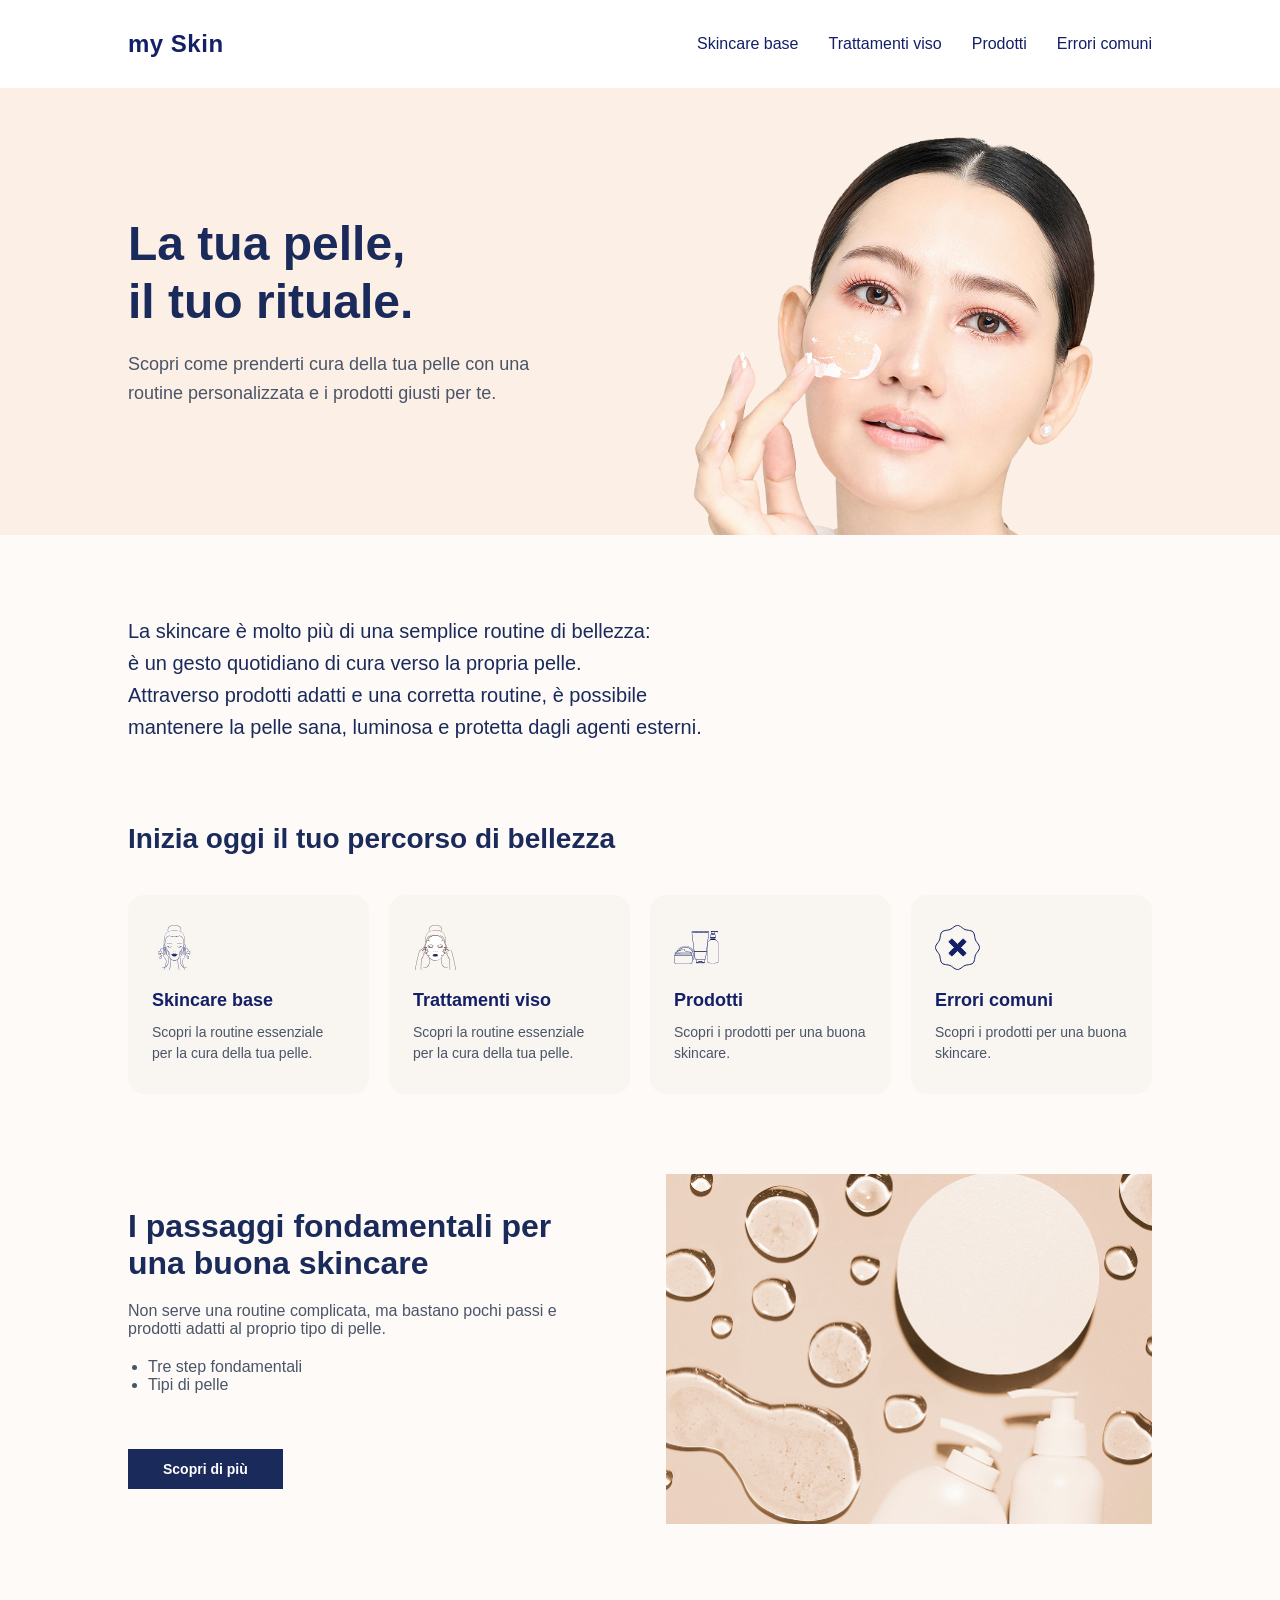
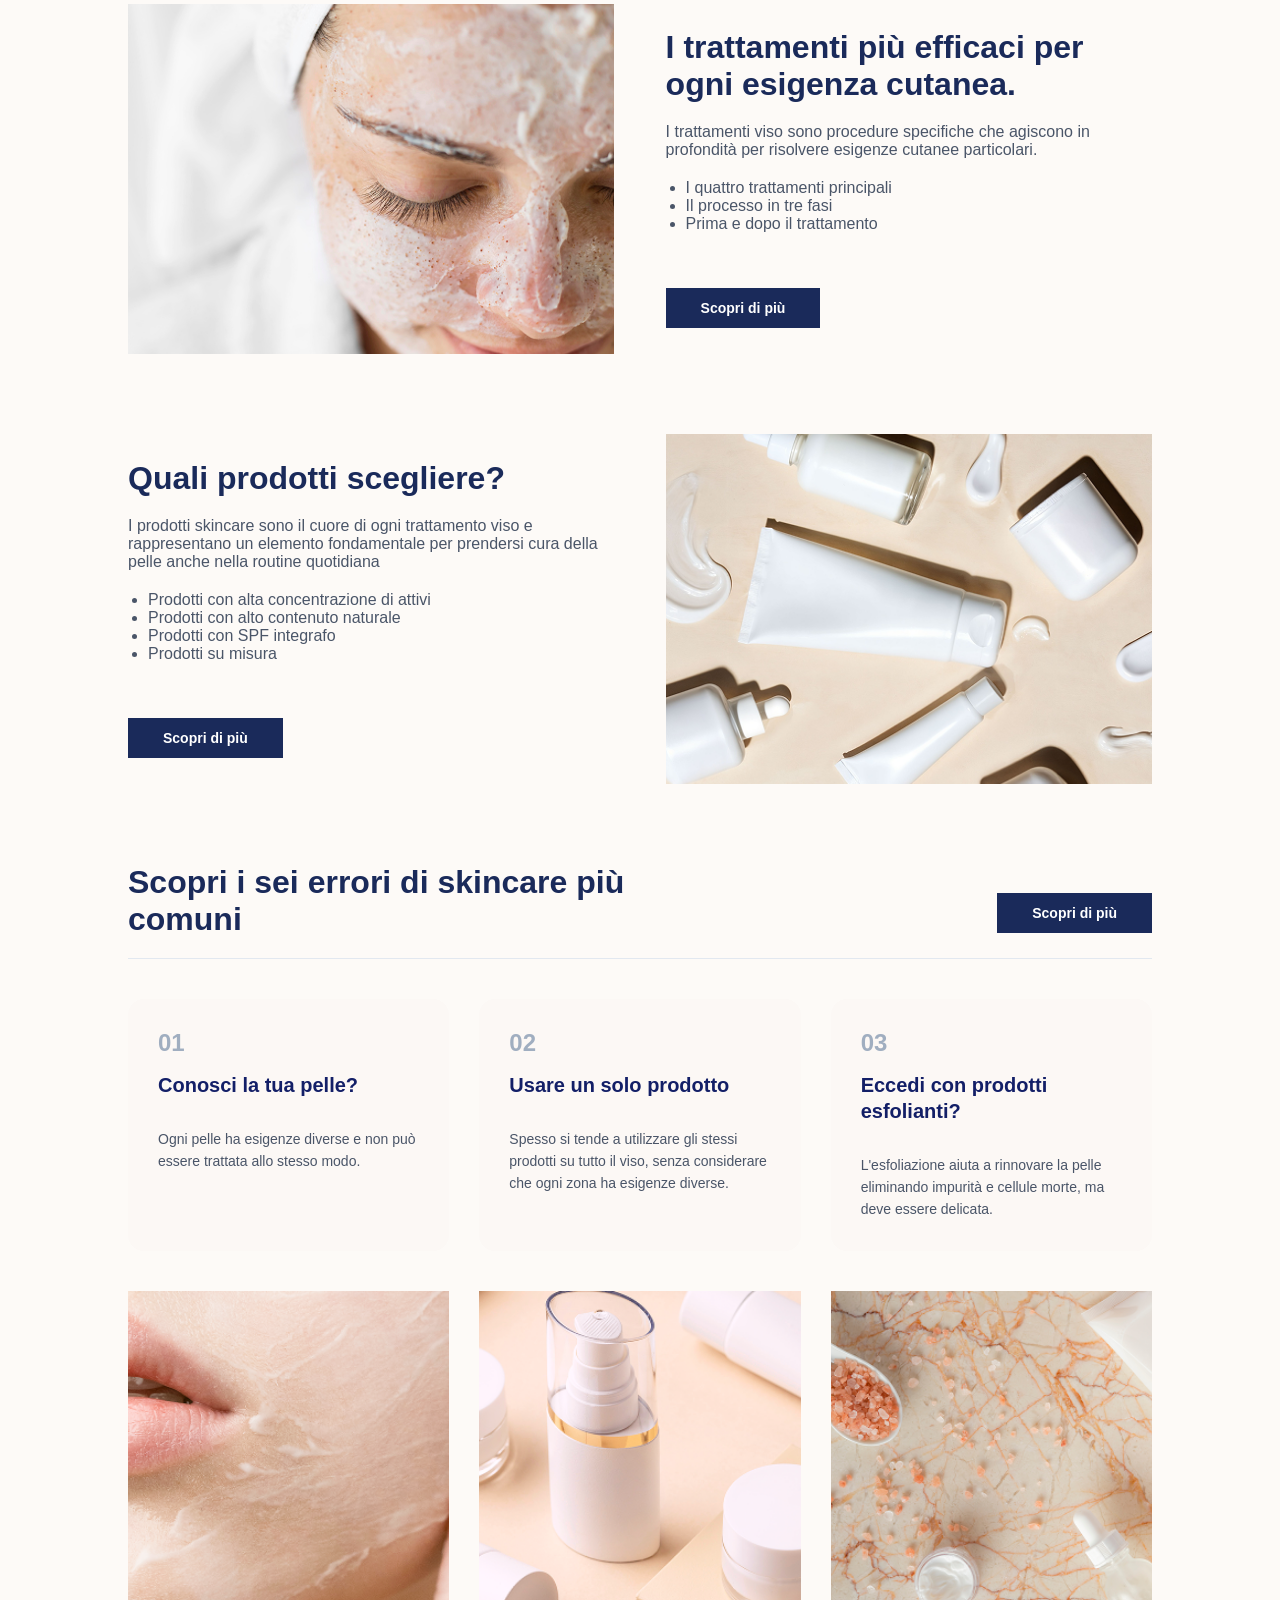
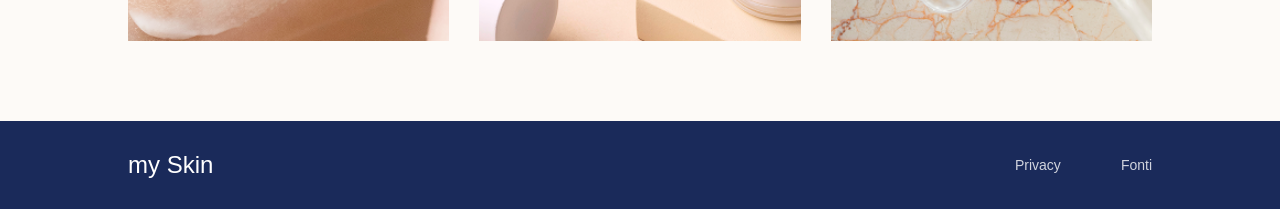
==== commit 822a3098: "si" ====
--- a/index.html
+++ b/index.html
@@ -146,12 +146,12 @@
                 </div>
                 <div class="card-storia">
                     <span class="numero">02</span>
-                    <h3>Usare un solo prodotto per tutto il viso</h3>
+                    <h3>Usare un solo prodotto</h3>
                     <p>Spesso si tende a utilizzare gli stessi prodotti su tutto il viso, senza considerare che ogni zona ha esigenze diverse.</p>
                 </div>
                 <div class="card-storia">
                     <span class="numero">03</span>
-                    <h3>Eccedi con scrub e prodotti esfolianti?</h3>
+                    <h3>Eccedi con prodotti esfolianti?</h3>
                     <p>L'esfoliazione aiuta a rinnovare la pelle eliminando impurità e cellule morte, ma deve essere delicata.</p>
                 </div>
             </div>
--- a/style.css
+++ b/style.css
@@ -6,13 +6,13 @@
 
 @font-face {
     font-family: 'Chetta Vissto';
-    src: url('chettavissto.ttf') format('truetype');
+    src: url('ChettaVissto.woff2') format('woff2');
     font-weight: normal;
     font-style: normal;
 }
 
 body {
-    font-family: 'DM Sans', sans-serif;
+    font-family: 'Inter', sans-serif;
     background-color: #fdfaf7; 
     display: flex;
     flex-direction: column;
@@ -23,7 +23,7 @@
     font-family: 'Inter', sans-serif;
 }
 
-.nomesito a, 
+.nomesito a, .nomesito, 
 .logo a,
 .hero-text h1 {
     font-family: 'Chetta Vissto', sans-serif !important;
@@ -56,7 +56,7 @@
     font-size: 16px;
     color: #131F67;                 
     text-decoration: none;
-    font-family: 'DM Sans', sans-serif;
+    font-family: 'Inter', sans-serif;
     font-weight: 500;
     transition: color 0.3s ease;
 }
